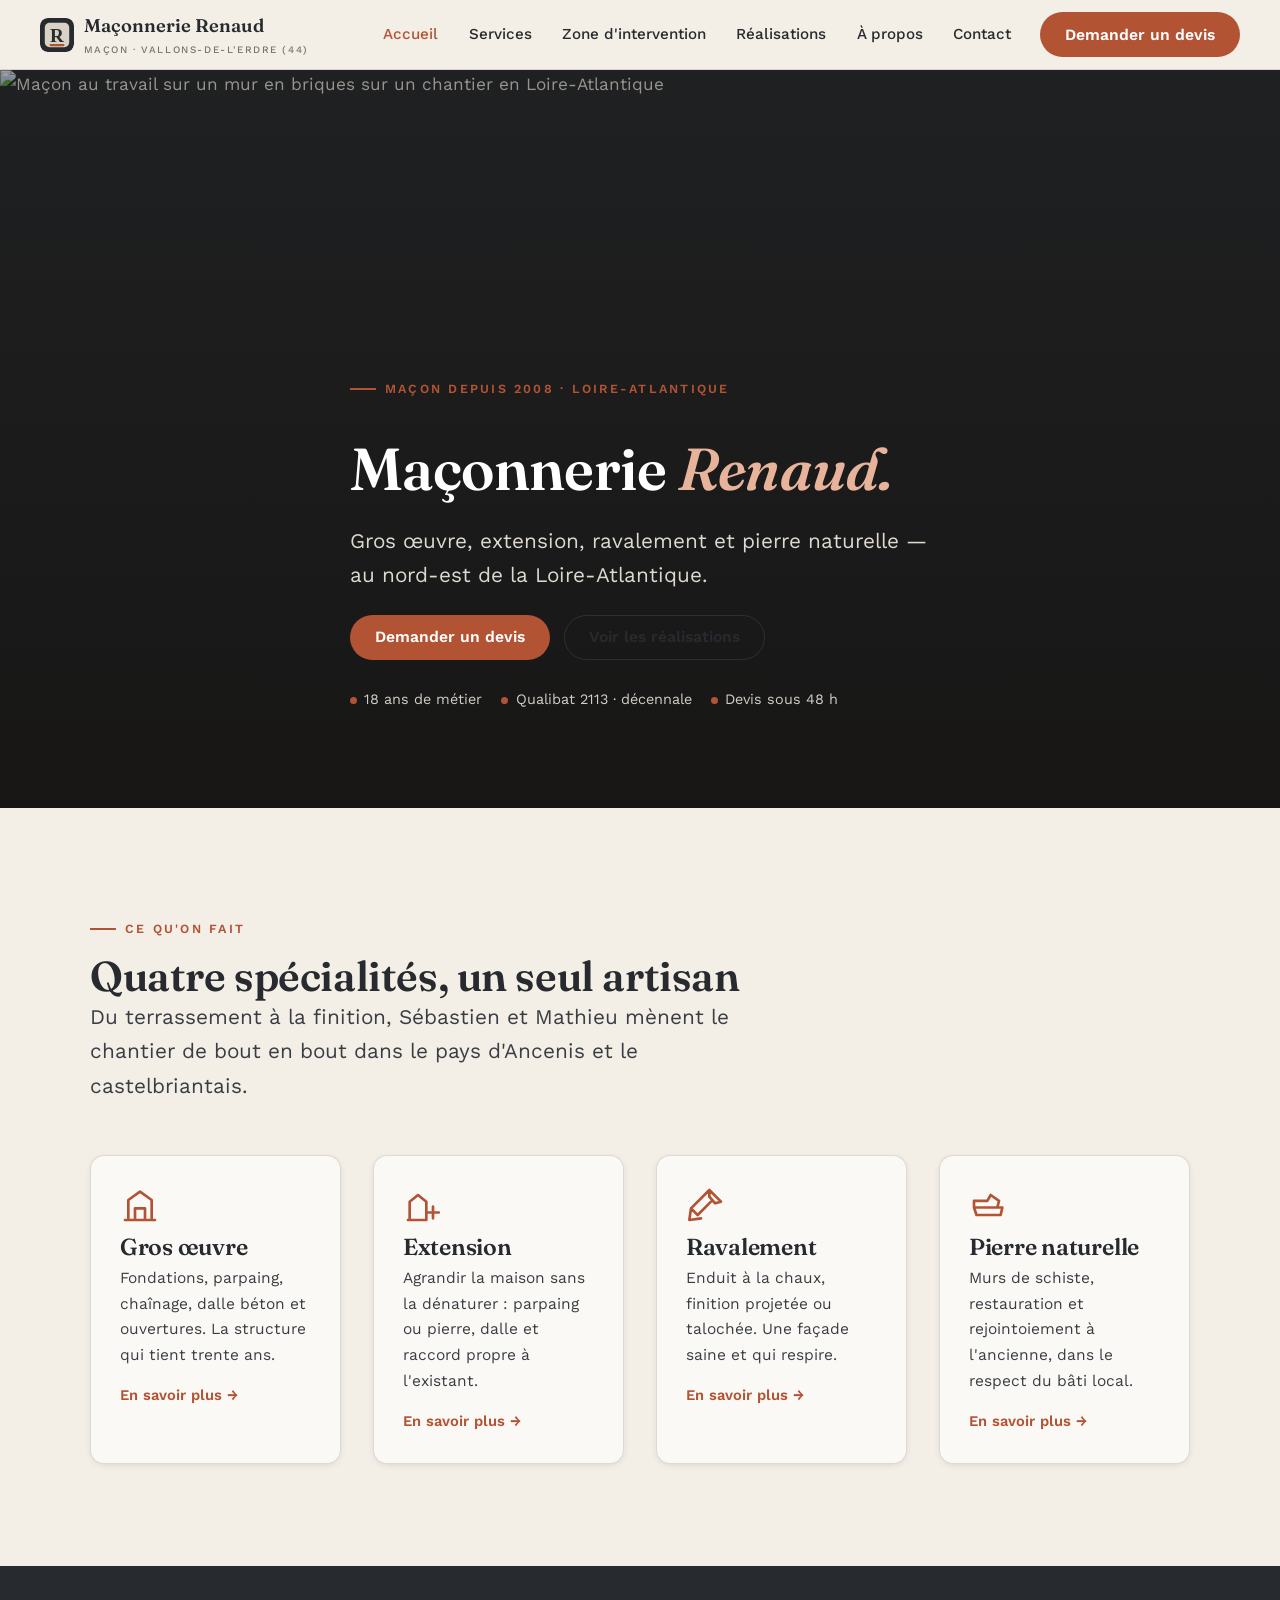
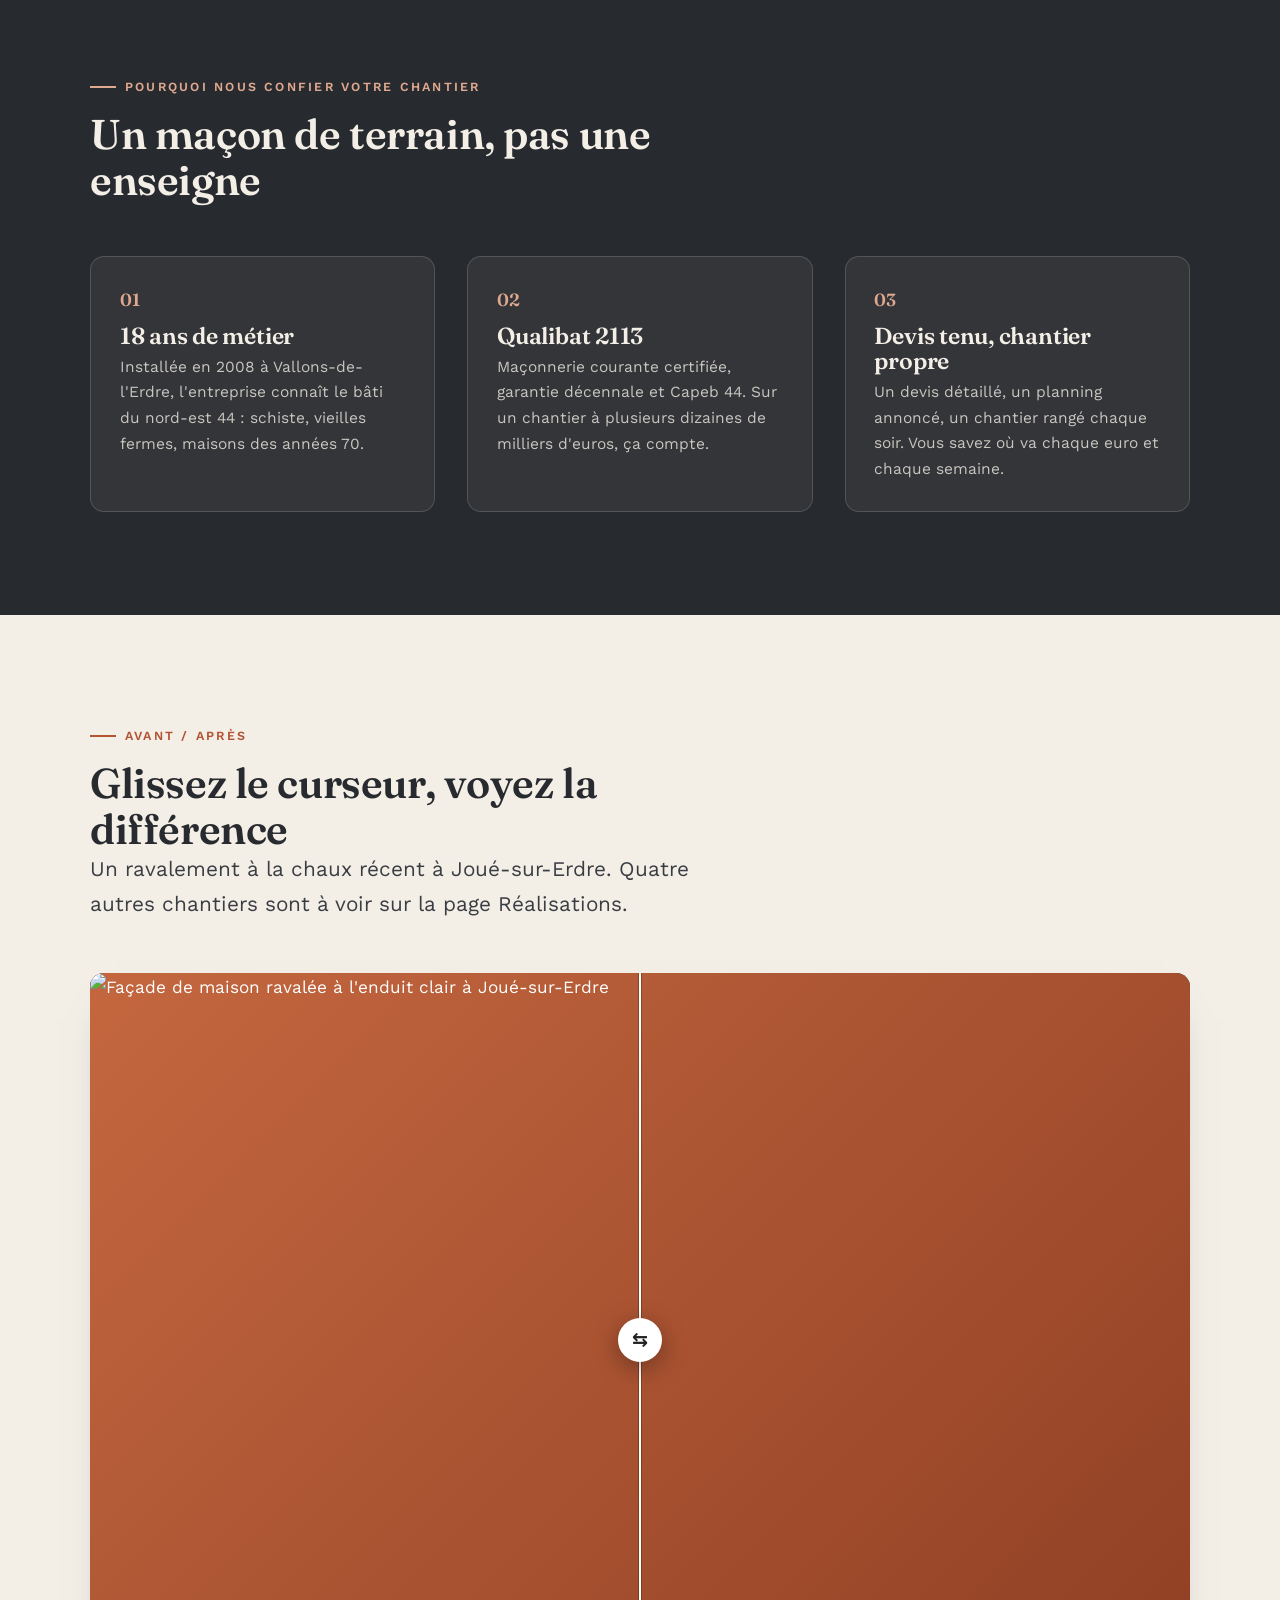
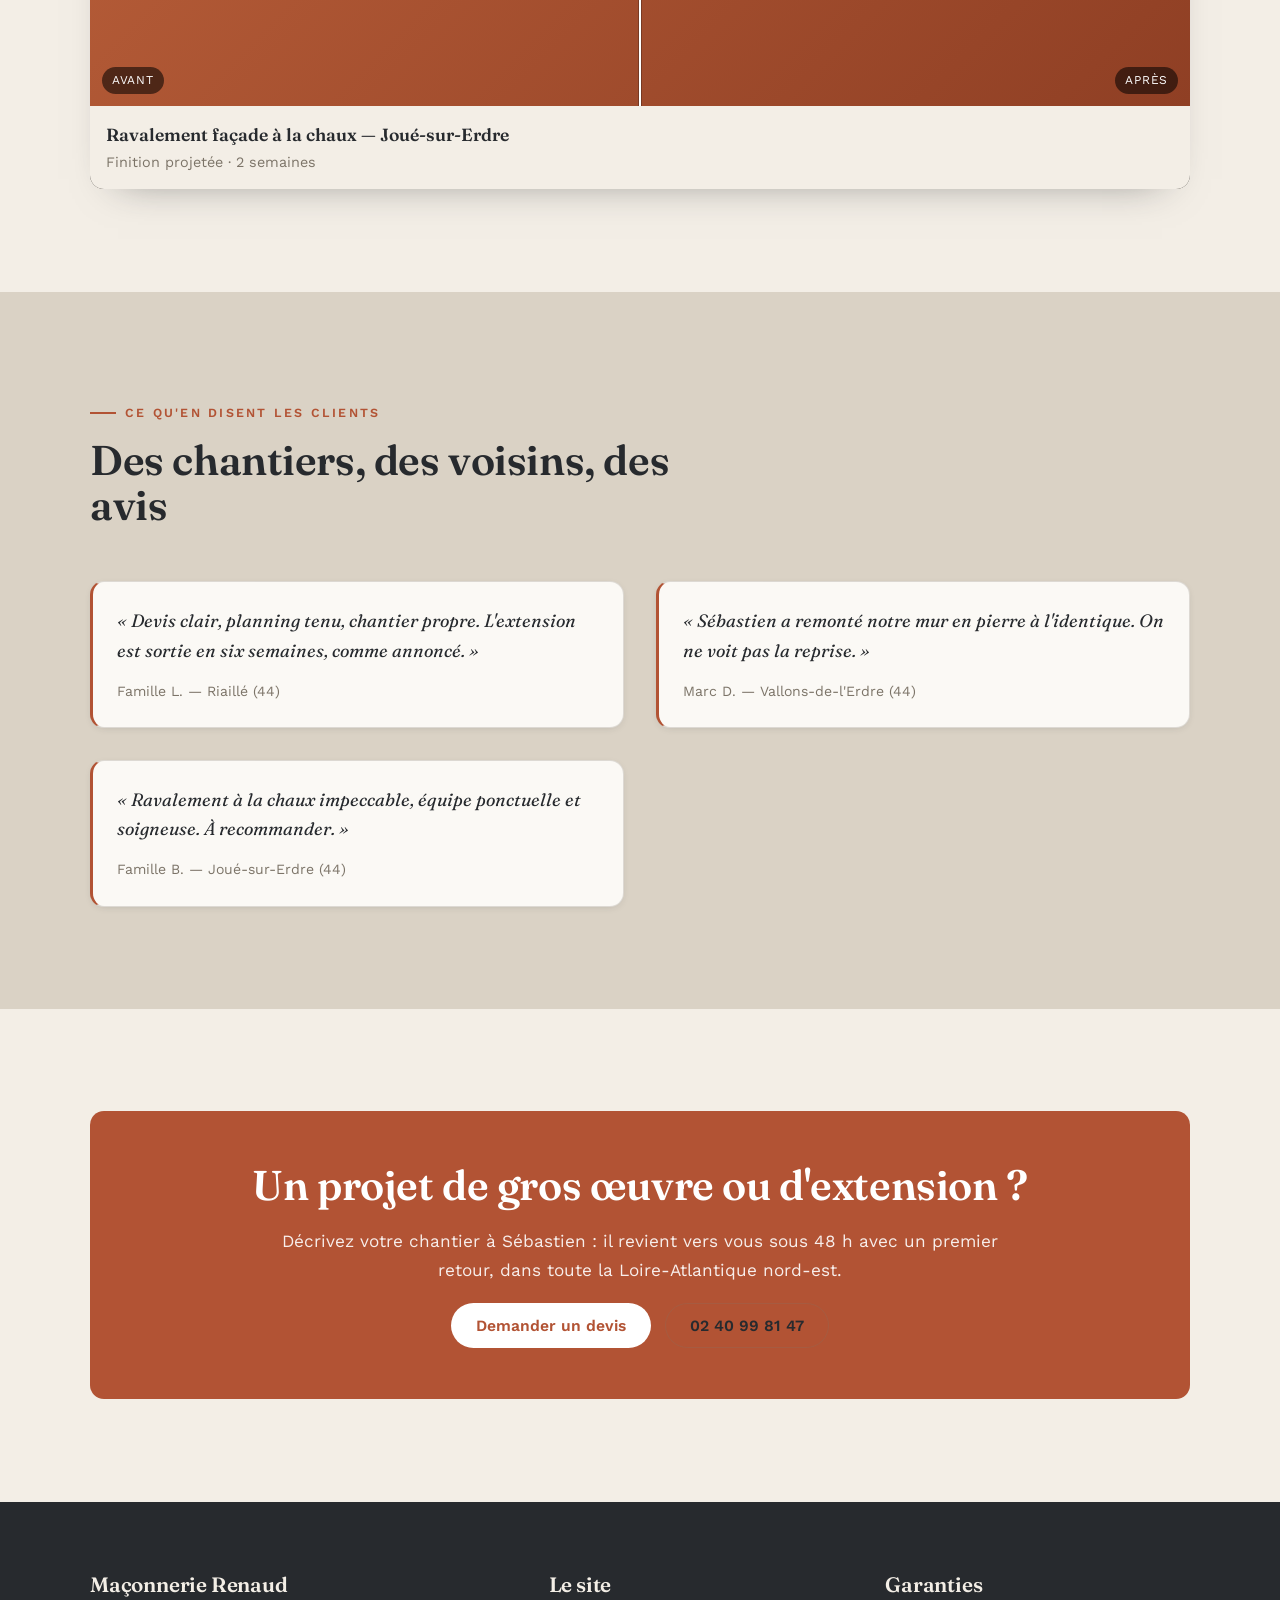
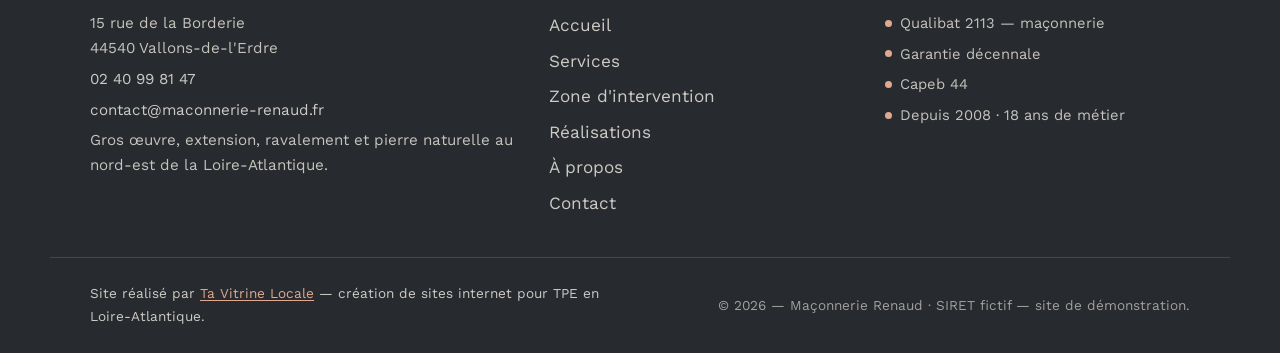
==== index.html @ 94cf47ad "Initial commit" ====
<!DOCTYPE html>
<html lang="fr">
<head>
  <meta charset="UTF-8">
  <meta name="viewport" content="width=device-width, initial-scale=1, viewport-fit=cover">
  <meta name="theme-color" content="#272a2e">
  <style>html,body{background:#f3eee6}</style>

  <title>Maçonnerie Renaud — Maçon à Vallons-de-l'Erdre (44)</title>
  <meta name="description" content="Maçon à Vallons-de-l'Erdre (44) depuis 2008 : gros œuvre, extension, ravalement et pierre naturelle au nord-est de la Loire-Atlantique. Devis sous 48 h.">
  <link rel="canonical" href="https://macon.tavitrinelocale.fr/">
  <meta name="robots" content="noindex, follow" />

  <meta property="og:type" content="website">
  <meta property="og:title" content="Maçonnerie Renaud — Maçon à Vallons-de-l'Erdre (44)">
  <meta property="og:description" content="Gros œuvre, extension, ravalement et pierre naturelle au nord-est de la Loire-Atlantique. Artisan maçon depuis 2008.">
  <meta property="og:url" content="https://macon.tavitrinelocale.fr/">
  <meta property="og:locale" content="fr_FR">
  <meta property="og:site_name" content="Maçonnerie Renaud">
  <meta property="og:image" content="https://images.unsplash.com/photo-1704005446393-0262b4cb6877?w=1600&h=900&fit=crop&q=80&auto=format">
  <meta property="og:image:width" content="1600">
  <meta property="og:image:height" content="900">
  <meta name="twitter:card" content="summary_large_image">
  <meta name="twitter:title" content="Maçonnerie Renaud — Maçon à Vallons-de-l'Erdre (44)">
  <meta name="twitter:description" content="Gros œuvre, extension, ravalement et pierre naturelle au nord-est de la Loire-Atlantique.">
  <meta name="twitter:image" content="https://images.unsplash.com/photo-1704005446393-0262b4cb6877?w=1600&h=900&fit=crop&q=80&auto=format">

  <link rel="icon" href="favicon.svg" type="image/svg+xml">
  <link rel="preconnect" href="https://fonts.googleapis.com">
  <link rel="preconnect" href="https://fonts.gstatic.com" crossorigin>
  <link href="https://fonts.googleapis.com/css2?family=Fraunces:ital,opsz,wght@0,9..144,400..700;1,9..144,400..600&family=Work+Sans:wght@300;400;500;600&display=swap" rel="stylesheet" media="print" onload="this.media='all'">
  <noscript><link href="https://fonts.googleapis.com/css2?family=Fraunces:ital,opsz,wght@0,9..144,400..700;1,9..144,400..600&family=Work+Sans:wght@300;400;500;600&display=swap" rel="stylesheet"></noscript>
  <link rel="stylesheet" href="style.css">

  <script type="application/ld+json">
  {
    "@context": "https://schema.org",
    "@type": "GeneralContractor",
    "@id": "https://macon.tavitrinelocale.fr/#business",
    "name": "Maçonnerie Renaud",
    "image": "https://images.unsplash.com/photo-1704005446393-0262b4cb6877?w=1600&h=900&fit=crop&q=80&auto=format",
    "url": "https://macon.tavitrinelocale.fr",
    "telephone": "+33240998147",
    "email": "contact@maconnerie-renaud.fr",
    "priceRange": "€€",
    "foundingDate": "2008",
    "founder": { "@type": "Person", "name": "Sébastien Renaud" },
    "address": {
      "@type": "PostalAddress",
      "streetAddress": "15 rue de la Borderie",
      "postalCode": "44540",
      "addressLocality": "Vallons-de-l'Erdre",
      "addressCountry": "FR"
    },
    "areaServed": [
      { "@type": "City", "name": "Vallons-de-l'Erdre" },
      { "@type": "City", "name": "Riaillé" },
      { "@type": "City", "name": "Joué-sur-Erdre" },
      { "@type": "City", "name": "Châteaubriant" }
    ],
    "openingHoursSpecification": [
      { "@type": "OpeningHoursSpecification", "dayOfWeek": ["Monday","Tuesday","Wednesday","Thursday","Friday"], "opens": "07:30", "closes": "18:00" },
      { "@type": "OpeningHoursSpecification", "dayOfWeek": "Saturday", "opens": "09:00", "closes": "12:00", "description": "Sur rendez-vous" }
    ]
  }
  </script>
  <script type="application/ld+json">
  {
    "@context": "https://schema.org",
    "@type": "WebSite",
    "name": "Maçonnerie Renaud",
    "url": "https://macon.tavitrinelocale.fr",
    "inLanguage": "fr-FR",
    "publisher": { "@id": "https://macon.tavitrinelocale.fr/#business" }
  }
  </script>
</head>
<body>
  <a class="skip-link" href="#main">Aller au contenu</a>

  <header class="site-header" role="banner">
    <a class="brand" href="index.html" aria-label="Maçonnerie Renaud — accueil">
      <svg class="brand__mark" viewBox="0 0 64 64" aria-hidden="true"><rect width="64" height="64" rx="14" fill="#272a2e"/><rect x="9" y="9" width="46" height="46" rx="9" fill="#dad2c5"/><text x="32" y="45" text-anchor="middle" font-family="Georgia, serif" font-size="36" font-weight="700" fill="#272a2e">R</text><rect x="18" y="49" width="28" height="4" rx="2" fill="#b25334"/></svg>
      <span>Maçonnerie Renaud<small>Maçon · Vallons-de-l'Erdre (44)</small></span>
    </a>
    <nav class="primary-nav" aria-label="Navigation principale">
      <ul>
        <li><a href="index.html" aria-current="page">Accueil</a></li>
        <li><a href="services.html">Services</a></li>
        <li><a href="zone-intervention.html">Zone d'intervention</a></li>
        <li><a href="realisations.html">Réalisations</a></li>
        <li><a href="a-propos.html">À propos</a></li>
        <li><a href="contact.html">Contact</a></li>
      </ul>
    </nav>
    <a class="btn btn--primary header-cta" href="contact.html">Demander un devis</a>
    <button class="burger" data-burger type="button" aria-label="Ouvrir le menu" aria-expanded="false" aria-controls="mobile-nav"><span></span><span></span><span></span></button>
  </header>
  <div class="nav-backdrop" data-nav-backdrop aria-hidden="true"></div>
  <nav class="mobile-nav" id="mobile-nav" data-mobile-nav aria-label="Navigation mobile">
    <a href="index.html" aria-current="page">Accueil</a>
    <a href="services.html">Services</a>
    <a href="zone-intervention.html">Zone d'intervention</a>
    <a href="realisations.html">Réalisations</a>
    <a href="a-propos.html">À propos</a>
    <a href="contact.html">Contact</a>
    <a class="btn btn--primary" href="contact.html">Demander un devis</a>
  </nav>

  <main id="main">
    <!-- ============================ HERO ============================ -->
    <section class="hero">
      <div class="hero__bg" aria-hidden="true">
        <img src="https://images.unsplash.com/photo-1704005446393-0262b4cb6877?w=1600&h=900&fit=crop&q=80&auto=format" alt="Maçon au travail sur un mur en briques sur un chantier en Loire-Atlantique" width="1600" height="900" fetchpriority="high" decoding="async">
      </div>
      <div class="container hero__inner">
        <p class="eyebrow">Maçon depuis 2008 · Loire-Atlantique</p>
        <h1>Maçonnerie <em>Renaud.</em></h1>
        <p class="lede">Gros œuvre, extension, ravalement et pierre naturelle — au nord-est de la Loire-Atlantique.</p>
        <div class="btn-row">
          <a class="btn btn--primary" href="contact.html">Demander un devis</a>
          <a class="btn btn--ghost" href="realisations.html">Voir les réalisations</a>
        </div>
        <ul class="hero__proof">
          <li>18 ans de métier</li>
          <li>Qualibat 2113 · décennale</li>
          <li>Devis sous 48 h</li>
        </ul>
      </div>
    </section>

    <!-- ======================= SPÉCIALITÉS ========================= -->
    <section class="section">
      <div class="container">
        <div class="section__head">
          <p class="eyebrow">Ce qu'on fait</p>
          <h2>Quatre spécialités, un seul artisan</h2>
          <p class="lede">Du terrassement à la finition, Sébastien et Mathieu mènent le chantier de bout en bout dans le pays d'Ancenis et le castelbriantais.</p>
        </div>
        <div class="grid specialites">
          <a class="card card--link" href="services.html#gros-oeuvre">
            <svg class="card__icon" viewBox="0 0 24 24" fill="none" stroke="currentColor" stroke-width="1.6" stroke-linecap="round" stroke-linejoin="round" aria-hidden="true"><path d="M3 21h18M5 21V9l7-5 7 5v12M9 21v-7h6v7"/></svg>
            <h3>Gros œuvre</h3>
            <p>Fondations, parpaing, chaînage, dalle béton et ouvertures. La structure qui tient trente ans.</p>
            <span class="card__more">En savoir plus →</span>
          </a>
          <a class="card card--link" href="services.html#extension">
            <svg class="card__icon" viewBox="0 0 24 24" fill="none" stroke="currentColor" stroke-width="1.6" stroke-linecap="round" stroke-linejoin="round" aria-hidden="true"><path d="M3 21h11M4 21V10l5-4 5 4v11"/><path d="M18 13v7M14.5 16.5h7"/></svg>
            <h3>Extension</h3>
            <p>Agrandir la maison sans la dénaturer : parpaing ou pierre, dalle et raccord propre à l'existant.</p>
            <span class="card__more">En savoir plus →</span>
          </a>
          <a class="card card--link" href="services.html#ravalement">
            <svg class="card__icon" viewBox="0 0 24 24" fill="none" stroke="currentColor" stroke-width="1.6" stroke-linecap="round" stroke-linejoin="round" aria-hidden="true"><path d="M14 3 3 14l4 4 8-8M14 3l7 7-3.5 1L14 7zM3 14l-1 7 7-1"/></svg>
            <h3>Ravalement</h3>
            <p>Enduit à la chaux, finition projetée ou talochée. Une façade saine et qui respire.</p>
            <span class="card__more">En savoir plus →</span>
          </a>
          <a class="card card--link" href="services.html#pierre-naturelle">
            <svg class="card__icon" viewBox="0 0 24 24" fill="none" stroke="currentColor" stroke-width="1.6" stroke-linecap="round" stroke-linejoin="round" aria-hidden="true"><path d="M3 9.5h8L13 6l5 3.5-1 4H3zM3 13.5h17l-1 4.5H4.5z"/></svg>
            <h3>Pierre naturelle</h3>
            <p>Murs de schiste, restauration et rejointoiement à l'ancienne, dans le respect du bâti local.</p>
            <span class="card__more">En savoir plus →</span>
          </a>
        </div>
      </div>
    </section>

    <!-- ======================== POURQUOI NOUS ====================== -->
    <section class="section section--dark">
      <div class="container">
        <div class="section__head">
          <p class="eyebrow">Pourquoi nous confier votre chantier</p>
          <h2>Un maçon de terrain, pas une enseigne</h2>
        </div>
        <div class="grid pourquoi">
          <article class="card">
            <span class="card__num">01</span>
            <h3>18 ans de métier</h3>
            <p>Installée en 2008 à Vallons-de-l'Erdre, l'entreprise connaît le bâti du nord-est 44 : schiste, vieilles fermes, maisons des années 70.</p>
          </article>
          <article class="card">
            <span class="card__num">02</span>
            <h3>Qualibat 2113</h3>
            <p>Maçonnerie courante certifiée, garantie décennale et Capeb 44. Sur un chantier à plusieurs dizaines de milliers d'euros, ça compte.</p>
          </article>
          <article class="card">
            <span class="card__num">03</span>
            <h3>Devis tenu, chantier propre</h3>
            <p>Un devis détaillé, un planning annoncé, un chantier rangé chaque soir. Vous savez où va chaque euro et chaque semaine.</p>
          </article>
        </div>
      </div>
    </section>

    <!-- ====================== DÉMO COMPARE ========================= -->
    <section class="section">
      <div class="container">
        <div class="section__head">
          <p class="eyebrow">Avant / après</p>
          <h2>Glissez le curseur, voyez la différence</h2>
          <p class="lede">Un ravalement à la chaux récent à Joué-sur-Erdre. Quatre autres chantiers sont à voir sur la page Réalisations.</p>
        </div>
        <figure class="compare" data-compare>
          <div class="compare__media">
            <img class="compare__layer compare__layer--after" src="https://images.unsplash.com/photo-1523217582562-09d0def993a6?w=1600&h=1067&fit=crop&q=80&auto=format" alt="Façade de maison ravalée à l'enduit clair à Joué-sur-Erdre" width="1600" height="1067" loading="lazy" decoding="async">
            <div class="compare__layer compare__layer--before" aria-hidden="true"></div>
            <button type="button" class="compare__handle" data-compare-handle aria-label="Glisser pour comparer avant / après" aria-valuemin="0" aria-valuemax="100" aria-valuenow="50" role="slider">
              <span class="compare__line" aria-hidden="true"></span>
              <span class="compare__knob" aria-hidden="true">⇆</span>
            </button>
            <span class="compare__tag compare__tag--before" aria-hidden="true">Avant</span>
            <span class="compare__tag compare__tag--after" aria-hidden="true">Après</span>
          </div>
          <figcaption class="compare__caption">
            <strong>Ravalement façade à la chaux — Joué-sur-Erdre</strong>
            <span>Finition projetée · 2 semaines</span>
          </figcaption>
        </figure>
      </div>
    </section>

    <!-- ======================== TÉMOIGNAGES ======================== -->
    <section class="section section--beton">
      <div class="container">
        <div class="section__head">
          <p class="eyebrow">Ce qu'en disent les clients</p>
          <h2>Des chantiers, des voisins, des avis</h2>
        </div>
        <div class="grid temoignages">
          <blockquote class="temoignage">
            <p>« Devis clair, planning tenu, chantier propre. L'extension est sortie en six semaines, comme annoncé. »</p>
            <footer>Famille L. — Riaillé (44)</footer>
          </blockquote>
          <blockquote class="temoignage">
            <p>« Sébastien a remonté notre mur en pierre à l'identique. On ne voit pas la reprise. »</p>
            <footer>Marc D. — Vallons-de-l'Erdre (44)</footer>
          </blockquote>
          <blockquote class="temoignage">
            <p>« Ravalement à la chaux impeccable, équipe ponctuelle et soigneuse. À recommander. »</p>
            <footer>Famille B. — Joué-sur-Erdre (44)</footer>
          </blockquote>
        </div>
      </div>
    </section>

    <!-- ============================ CTA ============================ -->
    <section class="section">
      <div class="container">
        <div class="cta-band">
          <h2>Un projet de gros œuvre ou d'extension ?</h2>
          <p>Décrivez votre chantier à Sébastien : il revient vers vous sous 48 h avec un premier retour, dans toute la Loire-Atlantique nord-est.</p>
          <div class="btn-row">
            <a class="btn btn--primary" href="contact.html">Demander un devis</a>
            <a class="btn btn--ghost" href="tel:+33240998147">02 40 99 81 47</a>
          </div>
        </div>
      </div>
    </section>
  </main>

  <footer class="site-footer" role="contentinfo">
    <div class="container footer-grid">
      <div class="footer-id">
        <h2>Maçonnerie Renaud</h2>
        <p>15 rue de la Borderie<br>44540 Vallons-de-l'Erdre</p>
        <p><a href="tel:+33240998147">02 40 99 81 47</a></p>
        <p><a href="mailto:contact@maconnerie-renaud.fr">contact@maconnerie-renaud.fr</a></p>
        <p>Gros œuvre, extension, ravalement et pierre naturelle au nord-est de la Loire-Atlantique.</p>
      </div>
      <nav class="footer-nav" aria-label="Plan du site">
        <h2>Le site</h2>
        <ul>
          <li><a href="index.html">Accueil</a></li>
          <li><a href="services.html">Services</a></li>
          <li><a href="zone-intervention.html">Zone d'intervention</a></li>
          <li><a href="realisations.html">Réalisations</a></li>
          <li><a href="a-propos.html">À propos</a></li>
          <li><a href="contact.html">Contact</a></li>
        </ul>
      </nav>
      <div class="footer-certifs">
        <h2>Garanties</h2>
        <ul>
          <li>Qualibat 2113 — maçonnerie</li>
          <li>Garantie décennale</li>
          <li>Capeb 44</li>
          <li>Depuis 2008 · 18 ans de métier</li>
        </ul>
      </div>
    </div>
    <div class="container footer-bottom">
      <p class="credit">Site réalisé par <a href="https://tavitrinelocale.fr" rel="noopener">Ta Vitrine Locale</a> — création de sites internet pour TPE en Loire-Atlantique.</p>
      <p class="copyright">© 2026 — Maçonnerie Renaud · SIRET fictif — site de démonstration.</p>
    </div>
  </footer>

  <script src="script.js" defer></script>
</body>
</html>
---- style.css ----
/* =====================================================================
   Maçonnerie Renaud — feuille de style unique
   Charte : ardoise / chaux / terre cuite / béton / pierre
   Polices : Fraunces (titres) + Work Sans (texte)
   Mobile-first. Aucun framework.
   ===================================================================== */

/* ------------------------------- Tokens ---------------------------- */
:root {
  --ardoise: #272a2e;     /* texte & sections sombres */
  --ardoise-2: #3a3e44;   /* nuance ardoise claire */
  --chaux: #f3eee6;       /* fond général */
  --chaux-2: #fbf9f5;     /* surfaces / cartes claires */
  --terre: #b25334;       /* accent : CTA, liens, chiffres */
  --terre-dark: #964127;  /* hover accent */
  --beton: #dad2c5;       /* surfaces secondaires */
  --pierre: #7c7468;      /* texte secondaire, bordures */
  --pierre-line: rgba(124, 116, 104, 0.24);

  --font-titre: 'Fraunces', Georgia, 'Times New Roman', serif;
  --font-texte: 'Work Sans', system-ui, -apple-system, Segoe UI, Roboto, sans-serif;

  --radius: 14px;
  --radius-sm: 10px;
  --shadow-sm: 0 2px 8px -4px rgba(39, 42, 46, 0.25);
  --shadow-md: 0 18px 40px -28px rgba(39, 42, 46, 0.55);
  --shadow-lg: 0 30px 70px -40px rgba(39, 42, 46, 0.6);

  --container: 1180px;
  --gap: clamp(1rem, 3vw, 2rem);
  --section-y: clamp(3.5rem, 8vw, 6.5rem);
  --ease: cubic-bezier(0.16, 1, 0.3, 1);
}

/* ------------------------------- Reset ----------------------------- */
*, *::before, *::after { box-sizing: border-box; }
* { margin: 0; }
html { -webkit-text-size-adjust: 100%; scroll-behavior: smooth; }
body {
  font-family: var(--font-texte);
  font-weight: 400;
  font-size: clamp(1rem, 0.96rem + 0.2vw, 1.075rem);
  line-height: 1.65;
  color: var(--ardoise);
  background: var(--chaux);
  -webkit-font-smoothing: antialiased;
  text-rendering: optimizeLegibility;
  overflow-x: hidden;
}
img, svg { display: block; max-width: 100%; }
a { color: var(--terre); text-decoration-thickness: 1px; text-underline-offset: 3px; }
a:hover { color: var(--terre-dark); }
ul { list-style: none; padding: 0; }
button { font: inherit; cursor: pointer; }
:focus-visible { outline: 3px solid var(--terre); outline-offset: 3px; border-radius: 4px; }

/* ---------------------------- Typographie -------------------------- */
h1, h2, h3, h4 {
  font-family: var(--font-titre);
  font-weight: 600;
  line-height: 1.1;
  letter-spacing: -0.01em;
  color: var(--ardoise);
}
h1 { font-size: clamp(2.1rem, 1.4rem + 3.4vw, 3.7rem); }
h2 { font-size: clamp(1.7rem, 1.2rem + 2.2vw, 2.6rem); }
h3 { font-size: clamp(1.2rem, 1.05rem + 0.7vw, 1.45rem); }
p { max-width: 68ch; }
.lede { font-size: clamp(1.1rem, 1rem + 0.6vw, 1.3rem); color: var(--ardoise-2); }
em { font-style: italic; color: var(--terre); }
strong { font-weight: 600; }

/* ---------------------------- Utilitaires -------------------------- */
.container { width: 100%; max-width: var(--container); margin-inline: auto; padding-inline: clamp(1.1rem, 4vw, 2.5rem); }
.section { padding-block: var(--section-y); }
.section--dark { background: var(--ardoise); color: var(--chaux); }
.section--dark h1, .section--dark h2, .section--dark h3 { color: var(--chaux); }
.section--dark .lede { color: rgba(243, 238, 230, 0.82); }
.section--beton { background: var(--beton); }
.eyebrow {
  display: inline-flex; align-items: center; gap: 0.55rem;
  font-size: 0.78rem; font-weight: 600; letter-spacing: 0.18em; text-transform: uppercase;
  color: var(--terre); margin-bottom: 0.9rem;
}
.eyebrow::before { content: ""; width: 26px; height: 2px; background: var(--terre); }
.section--dark .eyebrow { color: #e0a98f; }
.section--dark .eyebrow::before { background: #e0a98f; }
.section__head { max-width: 60ch; margin-bottom: clamp(2rem, 5vw, 3.25rem); }
.skip-link {
  position: absolute; left: 1rem; top: -100px; z-index: 200;
  background: var(--ardoise); color: var(--chaux); padding: 0.7rem 1.1rem; border-radius: var(--radius-sm);
  transition: top 0.2s ease;
}
.skip-link:focus { top: 1rem; color: var(--chaux); }
.visually-hidden {
  position: absolute !important; width: 1px; height: 1px; padding: 0; margin: -1px;
  overflow: hidden; clip: rect(0 0 0 0); white-space: nowrap; border: 0;
}

/* ----------------------------- Boutons ----------------------------- */
.btn {
  display: inline-flex; align-items: center; justify-content: center; gap: 0.5rem;
  padding: 0.85rem 1.5rem; border-radius: 999px; border: 1.5px solid transparent;
  font-weight: 600; font-size: 0.98rem; text-decoration: none; line-height: 1;
  transition: transform 0.25s var(--ease), background 0.2s ease, color 0.2s ease, border-color 0.2s ease;
}
.btn:hover { transform: translateY(-2px); }
.btn--primary { background: var(--terre); color: #fff; }
.btn--primary:hover { background: var(--terre-dark); color: #fff; }
.btn--ghost { background: transparent; color: var(--ardoise); border-color: var(--pierre-line); }
.btn--ghost:hover { border-color: var(--ardoise); color: var(--ardoise); }
.section--dark .btn--ghost { color: var(--chaux); border-color: rgba(243, 238, 230, 0.35); }
.section--dark .btn--ghost:hover { border-color: var(--chaux); color: var(--chaux); }
.btn-row { display: flex; flex-wrap: wrap; gap: 0.85rem; }

/* ------------------------------ Header ----------------------------- */
.site-header {
  position: sticky; top: 0; z-index: 100;
  display: flex; align-items: center; gap: 1rem;
  padding: 0.7rem clamp(1.1rem, 4vw, 2.5rem);
  background: rgba(243, 238, 230, 0.9);
  backdrop-filter: blur(10px); -webkit-backdrop-filter: blur(10px);
  border-bottom: 1px solid var(--pierre-line);
}
.brand { display: inline-flex; align-items: center; gap: 0.6rem; text-decoration: none; color: var(--ardoise); font-family: var(--font-titre); font-weight: 600; font-size: 1.15rem; }
.brand:hover { color: var(--ardoise); }
.brand__mark { width: 34px; height: 34px; flex: none; border-radius: 8px; }
.brand span small { display: block; font-family: var(--font-texte); font-size: 0.62rem; font-weight: 500; letter-spacing: 0.16em; text-transform: uppercase; color: var(--pierre); }
.primary-nav { display: none; margin-left: auto; }
.primary-nav ul { display: flex; gap: 0.3rem; }
.primary-nav a {
  display: inline-block; padding: 0.5rem 0.8rem; border-radius: 999px;
  color: var(--ardoise); text-decoration: none; font-weight: 500; font-size: 0.95rem;
  transition: background 0.2s ease, color 0.2s ease;
}
.primary-nav a:hover { background: rgba(124, 116, 104, 0.12); color: var(--ardoise); }
.primary-nav a[aria-current="page"] { color: var(--terre); }
.header-cta { display: none; }
.burger {
  margin-left: auto; width: 46px; height: 46px; border: 1px solid var(--pierre-line);
  background: var(--chaux-2); border-radius: 10px; display: inline-flex; flex-direction: column;
  align-items: center; justify-content: center; gap: 5px;
}
.burger span { width: 20px; height: 2px; background: var(--ardoise); border-radius: 2px; transition: transform 0.25s ease, opacity 0.2s ease; }
.burger[aria-expanded="true"] span:nth-child(1) { transform: translateY(7px) rotate(45deg); }
.burger[aria-expanded="true"] span:nth-child(2) { opacity: 0; }
.burger[aria-expanded="true"] span:nth-child(3) { transform: translateY(-7px) rotate(-45deg); }

/* Menu mobile */
.mobile-nav {
  position: fixed; inset: 0 0 0 auto; width: min(82vw, 340px); z-index: 110;
  background: var(--ardoise); color: var(--chaux); padding: 5rem 1.6rem 2rem;
  display: flex; flex-direction: column; gap: 0.3rem;
  transform: translateX(100%); visibility: hidden;
  transition: transform 0.32s var(--ease), visibility 0s linear 0.32s;
  box-shadow: var(--shadow-lg);
}
.mobile-nav[data-open] { transform: translateX(0); visibility: visible; transition: transform 0.32s var(--ease), visibility 0s; }
.mobile-nav a { color: var(--chaux); text-decoration: none; font-family: var(--font-titre); font-size: 1.4rem; padding: 0.55rem 0; border-bottom: 1px solid rgba(243, 238, 230, 0.12); }
.mobile-nav a[aria-current="page"] { color: #e0a98f; }
.mobile-nav .btn { margin-top: 1.2rem; }
.nav-backdrop { position: fixed; inset: 0; z-index: 105; background: rgba(20, 18, 16, 0.5); opacity: 0; pointer-events: none; transition: opacity 0.3s ease; }
.nav-backdrop[data-open] { opacity: 1; pointer-events: auto; }

/* ------------------------------- Hero ------------------------------ */
.hero {
  position: relative; isolation: isolate; color: var(--chaux);
  display: grid; align-items: end; min-height: clamp(520px, 82vh, 760px);
  padding-block: clamp(3rem, 9vw, 6rem);
  background: var(--ardoise);
  overflow: hidden;
}
.hero__bg { position: absolute; inset: 0; z-index: 0; }
.hero__bg svg { width: 100%; height: 100%; }
.hero::after {
  content: ""; position: absolute; inset: 0; z-index: 1; pointer-events: none;
  background: linear-gradient(180deg, rgba(20, 18, 16, 0.4) 0%, rgba(20, 18, 16, 0.82) 100%);
}
.hero__inner { position: relative; z-index: 2; display: grid; gap: 1.4rem; max-width: 56ch; }
.hero h1 { color: #fff; }
.hero h1 em { color: #e7b49b; }
.hero .lede { color: rgba(243, 238, 230, 0.9); }
.hero__proof { display: flex; flex-wrap: wrap; gap: 0.5rem 1.2rem; margin-top: 0.4rem; font-size: 0.9rem; color: rgba(243, 238, 230, 0.85); }
.hero__proof li { display: inline-flex; align-items: center; gap: 0.45rem; }
.hero__proof li::before { content: ""; width: 7px; height: 7px; border-radius: 50%; background: var(--terre); }

/* --------------------------- Grilles / cartes ---------------------- */
.grid { display: grid; gap: var(--gap); }
.card {
  background: var(--chaux-2); border: 1px solid var(--pierre-line); border-radius: var(--radius);
  padding: clamp(1.3rem, 3vw, 1.8rem); box-shadow: var(--shadow-sm);
  transition: transform 0.3s var(--ease), box-shadow 0.3s ease;
}
.card--link { text-decoration: none; color: inherit; display: block; }
.card--link:hover { transform: translateY(-4px); box-shadow: var(--shadow-md); color: inherit; }
.card__num { font-family: var(--font-titre); font-size: 1.1rem; color: var(--terre); font-weight: 600; }
.card h3 { margin: 0.5rem 0 0.4rem; }
.card p { color: var(--ardoise-2); font-size: 0.97rem; }
.card__more { display: inline-flex; align-items: center; gap: 0.4rem; margin-top: 0.9rem; font-weight: 600; font-size: 0.92rem; color: var(--terre); }
.card__icon { width: 40px; height: 40px; color: var(--terre); margin-bottom: 0.6rem; }

.specialites { grid-template-columns: 1fr; }
.pourquoi { grid-template-columns: 1fr; }
.pourquoi .card { background: rgba(243, 238, 230, 0.06); border-color: rgba(243, 238, 230, 0.16); box-shadow: none; }
.pourquoi .card h3 { color: var(--chaux); }
.pourquoi .card p { color: rgba(243, 238, 230, 0.78); }
.pourquoi .card__num { color: #e0a98f; }

/* --------------------------- Image placeholder --------------------- */
/* Remplacé en prompt3 par des <img> Unsplash 1600x1067 (ratio 3:2) */
.ph {
  position: relative; aspect-ratio: 3 / 2; border-radius: var(--radius); overflow: hidden;
  display: grid; place-items: center; color: rgba(243, 238, 230, 0.92);
  background: linear-gradient(135deg, var(--pierre), var(--ardoise));
  border: 1px solid var(--pierre-line);
}
.ph::after {
  content: ""; position: absolute; inset: 0; opacity: 0.5;
  background-image: linear-gradient(rgba(255,255,255,0.06) 2px, transparent 2px), linear-gradient(90deg, rgba(255,255,255,0.06) 2px, transparent 2px);
  background-size: 48px 26px;
}
.ph__label { position: relative; z-index: 1; font-family: var(--font-titre); font-size: 1.05rem; text-align: center; padding: 0 1rem; }
.ph__icon { position: relative; z-index: 1; width: 46px; height: 46px; opacity: 0.85; margin-bottom: 0.5rem; }
.ph--terre { background: linear-gradient(135deg, #c4673f, var(--terre-dark)); }
.ph--beton { background: linear-gradient(135deg, #cbb79a, var(--pierre)); color: var(--ardoise); }

/* Images réelles (remplacent les placeholders .ph) */
.hero__bg img { width: 100%; height: 100%; object-fit: cover; display: block; }
.service-block__img { width: 100%; aspect-ratio: 3 / 2; object-fit: cover; border-radius: var(--radius); display: block; box-shadow: var(--shadow-sm); }
.apropos-portrait { width: 100%; aspect-ratio: 4 / 5; object-fit: cover; border-radius: var(--radius); display: block; box-shadow: var(--shadow-md); }
.equipe-photo { width: 100%; aspect-ratio: 16 / 9; object-fit: cover; border-radius: var(--radius); display: block; margin-bottom: var(--gap); box-shadow: var(--shadow-sm); }
.zone-photo { width: 100%; aspect-ratio: 16 / 9; object-fit: cover; border-radius: var(--radius); display: block; margin-bottom: 2rem; box-shadow: var(--shadow-md); }

/* ----------------------- Compare slider (prompt1) ------------------ */
.compare { position: relative; margin: 0; border-radius: var(--radius); overflow: hidden; background: #1a1612; box-shadow: var(--shadow-md); }
.compare__media { position: relative; aspect-ratio: 3 / 2; overflow: hidden; touch-action: pan-y; user-select: none; -webkit-user-select: none; }
.compare__layer { position: absolute; inset: 0; width: 100%; height: 100%; object-fit: cover; display: block; }
.compare__layer--before { clip-path: inset(0 calc(100% - var(--split, 50%)) 0 0); }
/* habillage placeholder des calques (supprimé quand <img> réels) */
.compare__layer--after  { background: linear-gradient(135deg, #c4673f, #8f3f24); color: #fff; }
.compare__layer--before { color: #efe9df; }
.compare__ph { position: absolute; top: 50%; left: 50%; transform: translate(-50%, -50%); width: 90%; text-align: center; font-family: var(--font-titre); font-size: clamp(1rem, 2.5vw, 1.4rem); padding: 1rem; }
.compare__ph small { display: block; font-family: var(--font-texte); font-size: 0.8rem; letter-spacing: 0.12em; text-transform: uppercase; opacity: 0.85; margin-bottom: 0.3rem; }
.compare__handle { position: absolute; top: 0; left: var(--split, 50%); transform: translateX(-50%); height: 100%; width: 44px; background: transparent; border: 0; cursor: ew-resize; padding: 0; display: flex; align-items: center; justify-content: center; touch-action: none; z-index: 3; }
.compare__handle:focus-visible { outline: 3px solid #fff; outline-offset: 4px; }
.compare__line { position: absolute; top: 0; bottom: 0; left: 50%; width: 2px; background: #fff; transform: translateX(-50%); box-shadow: 0 0 0 1px rgba(0, 0, 0, 0.25); }
.compare__knob { position: relative; width: 44px; height: 44px; border-radius: 999px; background: #fff; color: #222; display: flex; align-items: center; justify-content: center; font-weight: 700; font-size: 1.2rem; box-shadow: 0 6px 24px rgba(0, 0, 0, 0.35); }
.compare__tag { position: absolute; bottom: 12px; padding: 4px 10px; font-size: 12px; letter-spacing: 0.06em; text-transform: uppercase; background: rgba(0, 0, 0, 0.55); color: #fff; border-radius: 999px; z-index: 2; }
.compare__tag--before { left: 12px; }
.compare__tag--after { right: 12px; }
.compare__caption { display: flex; flex-direction: column; gap: 2px; padding: 14px 16px; background: var(--chaux); color: var(--ardoise); }
.compare__caption strong { font-family: var(--font-titre); font-size: 1.1rem; font-weight: 600; }
.compare__caption span { color: var(--pierre); font-size: 0.9rem; }

.realisations-list { display: grid; gap: clamp(2.5rem, 6vw, 4rem); }
.realisation { display: grid; gap: 1.25rem; scroll-margin-top: 90px; }
.realisation__intro h2 { margin-bottom: 0.4rem; }
.realisation__intro p { color: var(--ardoise-2); }

/* ------------------------------ Médias ----------------------------- */
.media-figure { margin: 0; }
.media-figure figcaption { color: var(--pierre); font-size: 0.88rem; margin-top: 0.5rem; }

/* --------------------------- Témoignages --------------------------- */
.temoignages { grid-template-columns: 1fr; }
.temoignage { background: var(--chaux-2); border: 1px solid var(--pierre-line); border-left: 3px solid var(--terre); border-radius: var(--radius); padding: 1.5rem; box-shadow: var(--shadow-sm); }
.temoignage p { font-family: var(--font-titre); font-size: 1.12rem; font-style: italic; color: var(--ardoise); }
.temoignage footer { margin-top: 0.9rem; font-size: 0.88rem; color: var(--pierre); font-style: normal; }

/* ----------------------------- Services ---------------------------- */
.service-block { display: grid; gap: 1.5rem; padding-block: clamp(2rem, 5vw, 3rem); border-top: 1px solid var(--pierre-line); scroll-margin-top: 90px; }
.service-block:first-of-type { border-top: 0; }
.service-block h2 { margin-bottom: 0.3rem; }
.service-block__lead { color: var(--ardoise-2); }
.service-list { display: grid; gap: 0.5rem; margin-top: 0.5rem; }
.service-list li { display: flex; align-items: flex-start; gap: 0.6rem; }
.service-list li::before { content: ""; flex: none; width: 8px; height: 8px; margin-top: 0.55rem; background: var(--terre); border-radius: 2px; transform: rotate(45deg); }

/* --------------------------- Zone / carte -------------------------- */
.zone-map { background: var(--ardoise); border-radius: var(--radius); padding: clamp(1.2rem, 4vw, 2rem); }
.zone-map svg { width: 100%; height: auto; }
.zone-map__dot { fill: var(--terre); }
.zone-map__label { fill: var(--chaux); font-family: var(--font-texte); font-size: 13px; font-weight: 500; }
.zone-map__base { fill: none; stroke: rgba(243, 238, 230, 0.35); stroke-width: 1.5; }
.zone-map__zone { fill: rgba(178, 83, 52, 0.16); stroke: rgba(178, 83, 52, 0.55); stroke-width: 1.5; }
.villes { display: grid; gap: var(--gap); margin-top: 2.5rem; }
.ville { background: var(--chaux-2); border: 1px solid var(--pierre-line); border-radius: var(--radius); padding: 1.5rem; box-shadow: var(--shadow-sm); }
.ville h3 { color: var(--terre); }
.ville p { color: var(--ardoise-2); font-size: 0.97rem; margin-top: 0.4rem; }
.commune-list { display: flex; flex-wrap: wrap; gap: 0.6rem; margin-top: 1.5rem; }
.commune-list li { background: var(--beton); border-radius: 999px; padding: 0.4rem 1rem; font-size: 0.9rem; color: var(--ardoise); }

/* --------------------------- À propos ------------------------------ */
.apropos-lede p { margin-bottom: 1rem; }
.certifs { display: grid; gap: 1rem; margin-top: 1rem; }
.certif { display: flex; align-items: center; gap: 0.9rem; background: var(--chaux-2); border: 1px solid var(--pierre-line); border-radius: var(--radius-sm); padding: 1rem 1.2rem; }
.certif svg { width: 30px; height: 30px; color: var(--terre); flex: none; }
.certif strong { display: block; }
.certif span { font-size: 0.88rem; color: var(--pierre); }
.valeurs { display: grid; gap: 0.8rem; margin-top: 1rem; }
.valeurs li { display: flex; gap: 0.7rem; align-items: flex-start; }
.valeurs li::before { content: "—"; color: var(--terre); font-weight: 700; }
.equipe { display: grid; gap: var(--gap); }

/* ----------------------------- Contact ----------------------------- */
.contact-grid { display: grid; gap: clamp(2rem, 5vw, 3rem); }
.form { display: grid; gap: 1.1rem; background: var(--chaux-2); border: 1px solid var(--pierre-line); border-radius: var(--radius); padding: clamp(1.4rem, 4vw, 2rem); box-shadow: var(--shadow-sm); }
.field { display: grid; gap: 0.4rem; }
.field label { font-weight: 600; font-size: 0.92rem; }
.field .req { color: var(--terre); }
.field input, .field select, .field textarea {
  font: inherit; color: var(--ardoise); background: #fff;
  border: 1.5px solid var(--pierre-line); border-radius: var(--radius-sm); padding: 0.7rem 0.9rem; width: 100%;
}
.field input:focus, .field select:focus, .field textarea:focus { outline: none; border-color: var(--terre); box-shadow: 0 0 0 3px rgba(178, 83, 52, 0.18); }
.field textarea { min-height: 130px; resize: vertical; }
.field--grid { display: grid; gap: 1.1rem; }
.checkbox { display: flex; align-items: flex-start; gap: 0.6rem; }
.checkbox input { width: auto; margin-top: 0.25rem; }
.checkbox label { font-weight: 400; font-size: 0.9rem; color: var(--ardoise-2); }
.form__status { background: var(--ardoise); color: var(--chaux); border-radius: var(--radius); padding: 1.6rem; text-align: center; }
.form__status h3 { color: var(--chaux); }
.form__status svg { width: 44px; height: 44px; color: #e0a98f; margin: 0 auto 0.8rem; }
.contact-info { display: grid; gap: 1.2rem; align-content: start; }
.info-card { background: var(--chaux-2); border: 1px solid var(--pierre-line); border-radius: var(--radius); padding: 1.4rem; }
.info-card h3 { margin-bottom: 0.6rem; }
.info-card a { font-weight: 600; }
.info-line { display: flex; gap: 0.6rem; align-items: center; margin-bottom: 0.35rem; }
.info-line svg { width: 20px; height: 20px; color: var(--terre); flex: none; }
.hours { display: grid; gap: 0.3rem; }
.hours div { display: flex; justify-content: space-between; gap: 1rem; border-bottom: 1px dashed var(--pierre-line); padding-block: 0.35rem; }
.mentions { margin-top: 2.5rem; padding-top: 2rem; border-top: 1px solid var(--pierre-line); }
.mentions h2 { font-size: 1.4rem; }
.mentions p { color: var(--pierre); font-size: 0.92rem; margin-bottom: 0.7rem; }

/* ------------------------------ CTA band --------------------------- */
.cta-band { background: var(--terre); color: #fff; border-radius: var(--radius); padding: clamp(2rem, 6vw, 3.2rem); text-align: center; display: grid; gap: 1.2rem; justify-items: center; }
.cta-band h2 { color: #fff; }
.cta-band p { color: rgba(255, 255, 255, 0.9); margin-inline: auto; }
.cta-band .btn--primary { background: #fff; color: var(--terre); }
.cta-band .btn--primary:hover { background: var(--ardoise); color: #fff; }

/* ------------------------------ Footer ----------------------------- */
.site-footer { background: var(--ardoise); color: rgba(243, 238, 230, 0.78); padding-block: clamp(3rem, 7vw, 4.5rem) 1.6rem; }
.footer-grid { display: grid; gap: 2rem; }
.site-footer h2 { color: var(--chaux); font-size: 1.3rem; margin-bottom: 0.9rem; }
.site-footer a { color: rgba(243, 238, 230, 0.82); text-decoration: none; }
.site-footer a:hover { color: #fff; }
.footer-id p { margin-bottom: 0.35rem; font-size: 0.95rem; }
.footer-nav ul { display: grid; gap: 0.45rem; }
.footer-certifs li { display: flex; align-items: center; gap: 0.5rem; margin-bottom: 0.4rem; font-size: 0.92rem; }
.footer-certifs li::before { content: ""; width: 7px; height: 7px; border-radius: 50%; background: #e0a98f; }
.footer-bottom { margin-top: 2.5rem; padding-top: 1.5rem; border-top: 1px solid rgba(243, 238, 230, 0.14); display: grid; gap: 0.6rem; font-size: 0.85rem; color: rgba(243, 238, 230, 0.6); }
.footer-bottom .credit { color: rgba(243, 238, 230, 0.82); }
.footer-bottom .credit a { color: #e0a98f; text-decoration: underline; text-underline-offset: 2px; }

/* --------------------------- Breakpoints --------------------------- */
@media (min-width: 600px) {
  .specialites { grid-template-columns: repeat(2, 1fr); }
  .temoignages { grid-template-columns: repeat(2, 1fr); }
  .field--grid { grid-template-columns: 1fr 1fr; }
  .villes { grid-template-columns: repeat(2, 1fr); }
}
@media (min-width: 880px) {
  .primary-nav { display: block; }
  .header-cta { display: inline-flex; }
  .burger { display: none; }
  .mobile-nav, .nav-backdrop { display: none; }
  .specialites { grid-template-columns: repeat(4, 1fr); }
  .pourquoi { grid-template-columns: repeat(3, 1fr); }
  .footer-grid { grid-template-columns: 1.4fr 1fr 1fr; }
  .footer-bottom { grid-template-columns: 1fr auto; align-items: center; }
  .footer-bottom .copyright { text-align: right; }
  .service-block { grid-template-columns: 1.1fr 0.9fr; align-items: center; }
  .service-block__media { order: 2; }
  .service-block:nth-child(even) .service-block__media { order: 0; }
  .contact-grid { grid-template-columns: 1.3fr 0.7fr; align-items: start; }
  .equipe { grid-template-columns: repeat(2, 1fr); }
  .apropos-grid { grid-template-columns: 1.3fr 0.7fr; gap: clamp(2rem, 5vw, 3.5rem); align-items: start; }
  .villes { grid-template-columns: repeat(3, 1fr); }
}
@media (min-width: 1024px) {
  .hero__inner { max-width: 60ch; }
}

/* ------------------------- Mouvement réduit ------------------------ */
@media (prefers-reduced-motion: reduce) {
  html { scroll-behavior: auto; }
  *, *::before, *::after { animation-duration: 0.001ms !important; transition-duration: 0.001ms !important; }
}
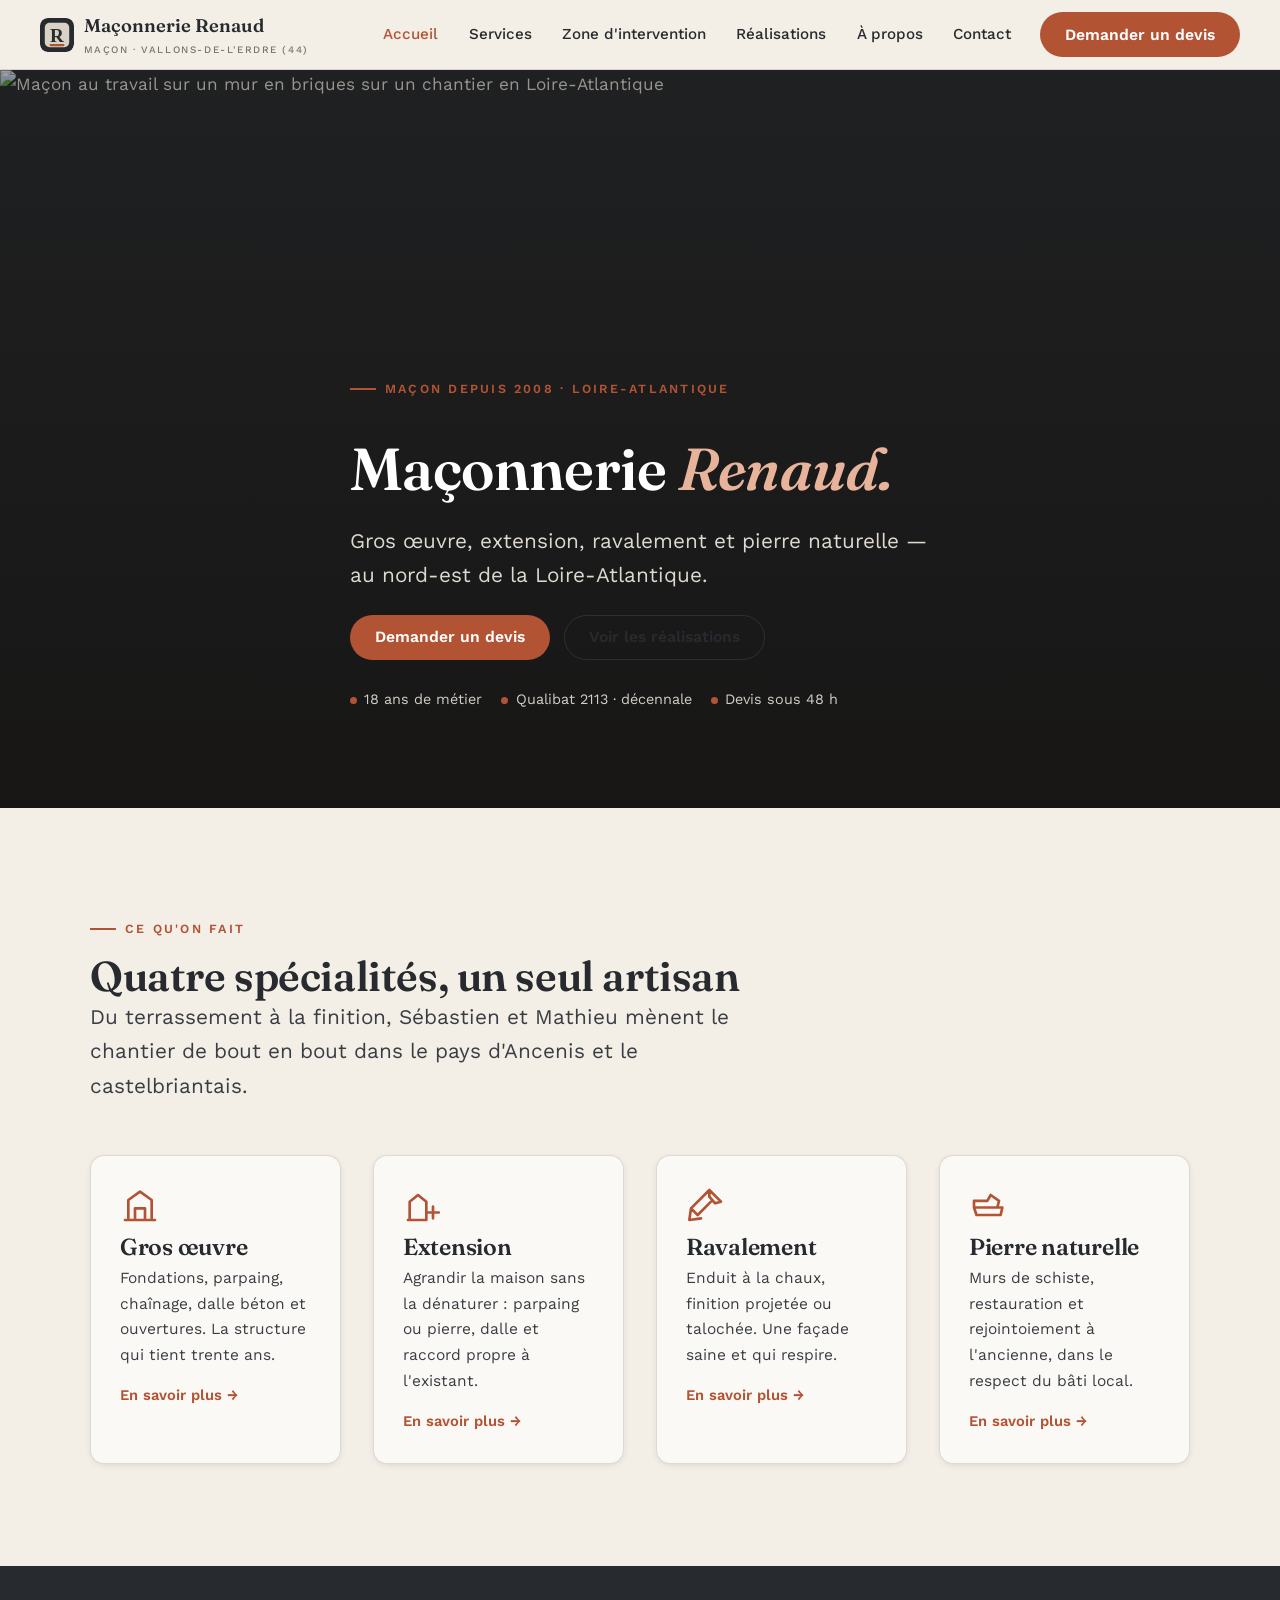
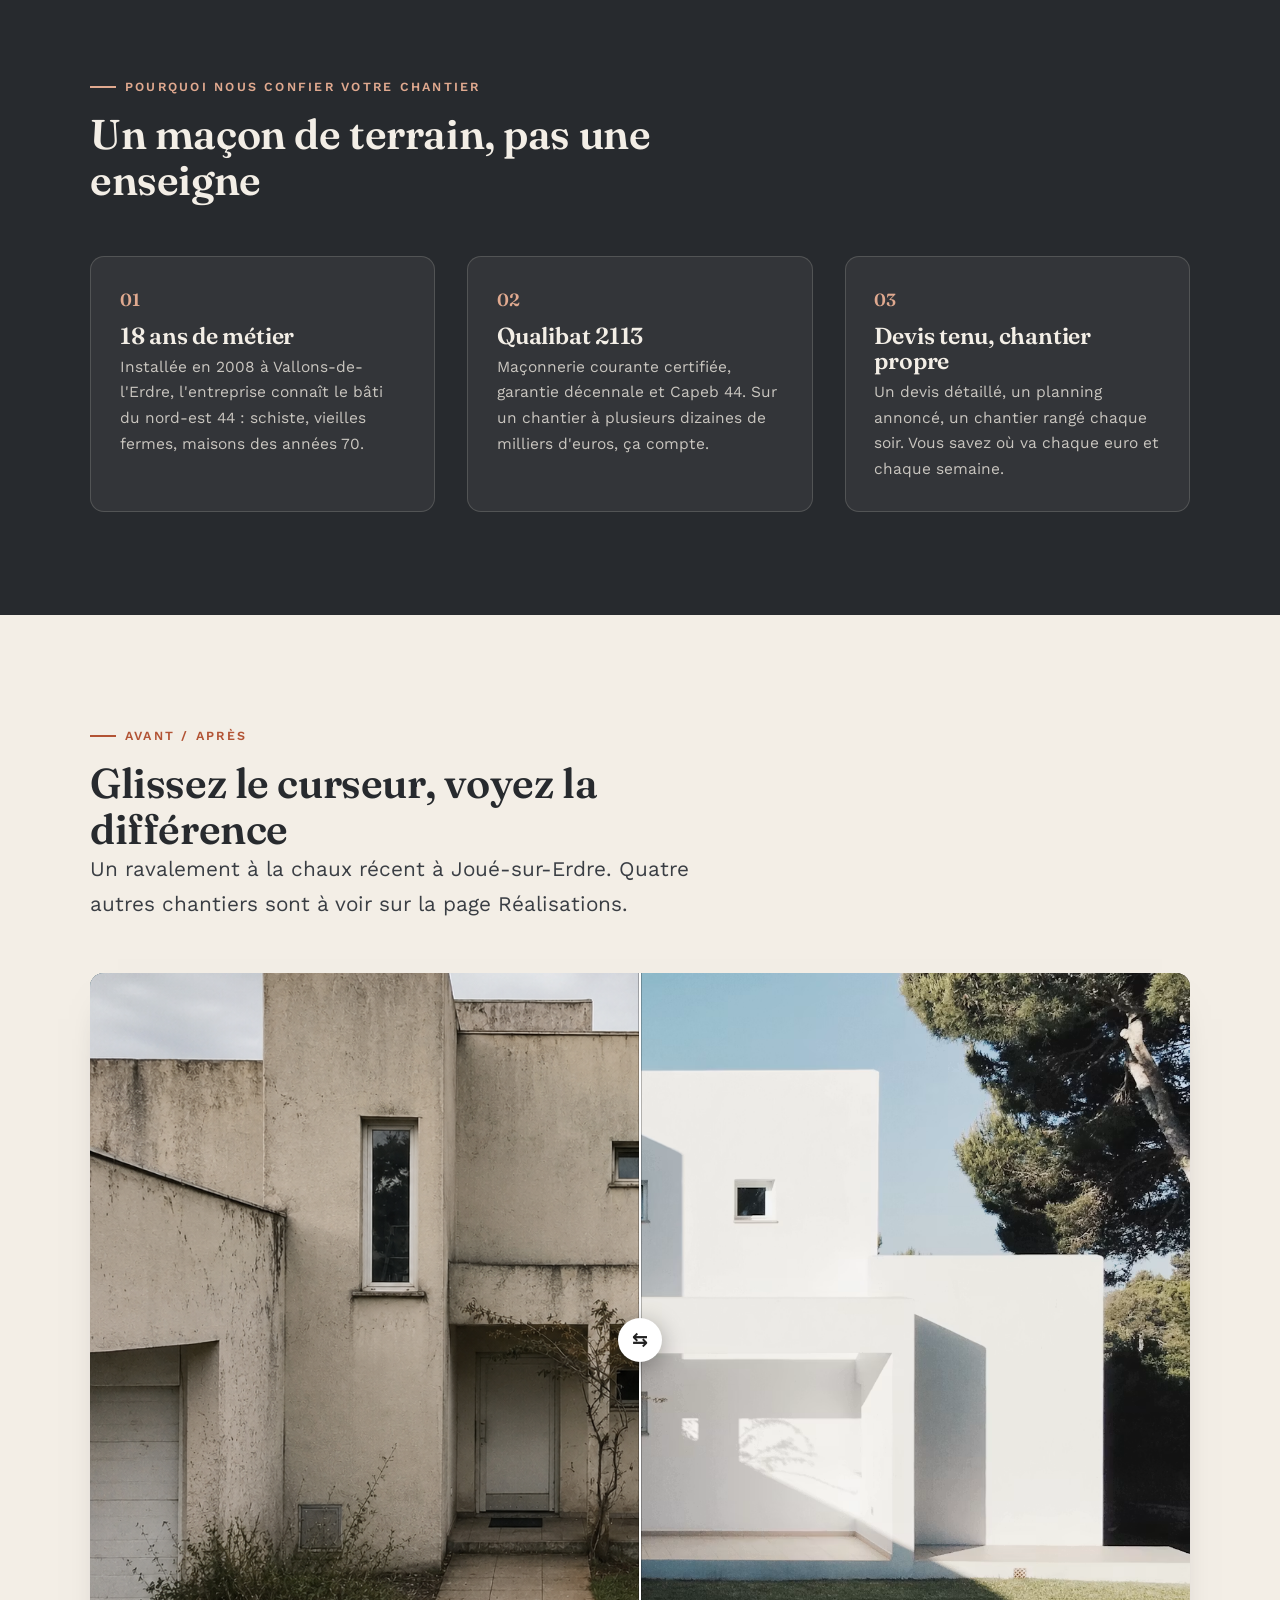
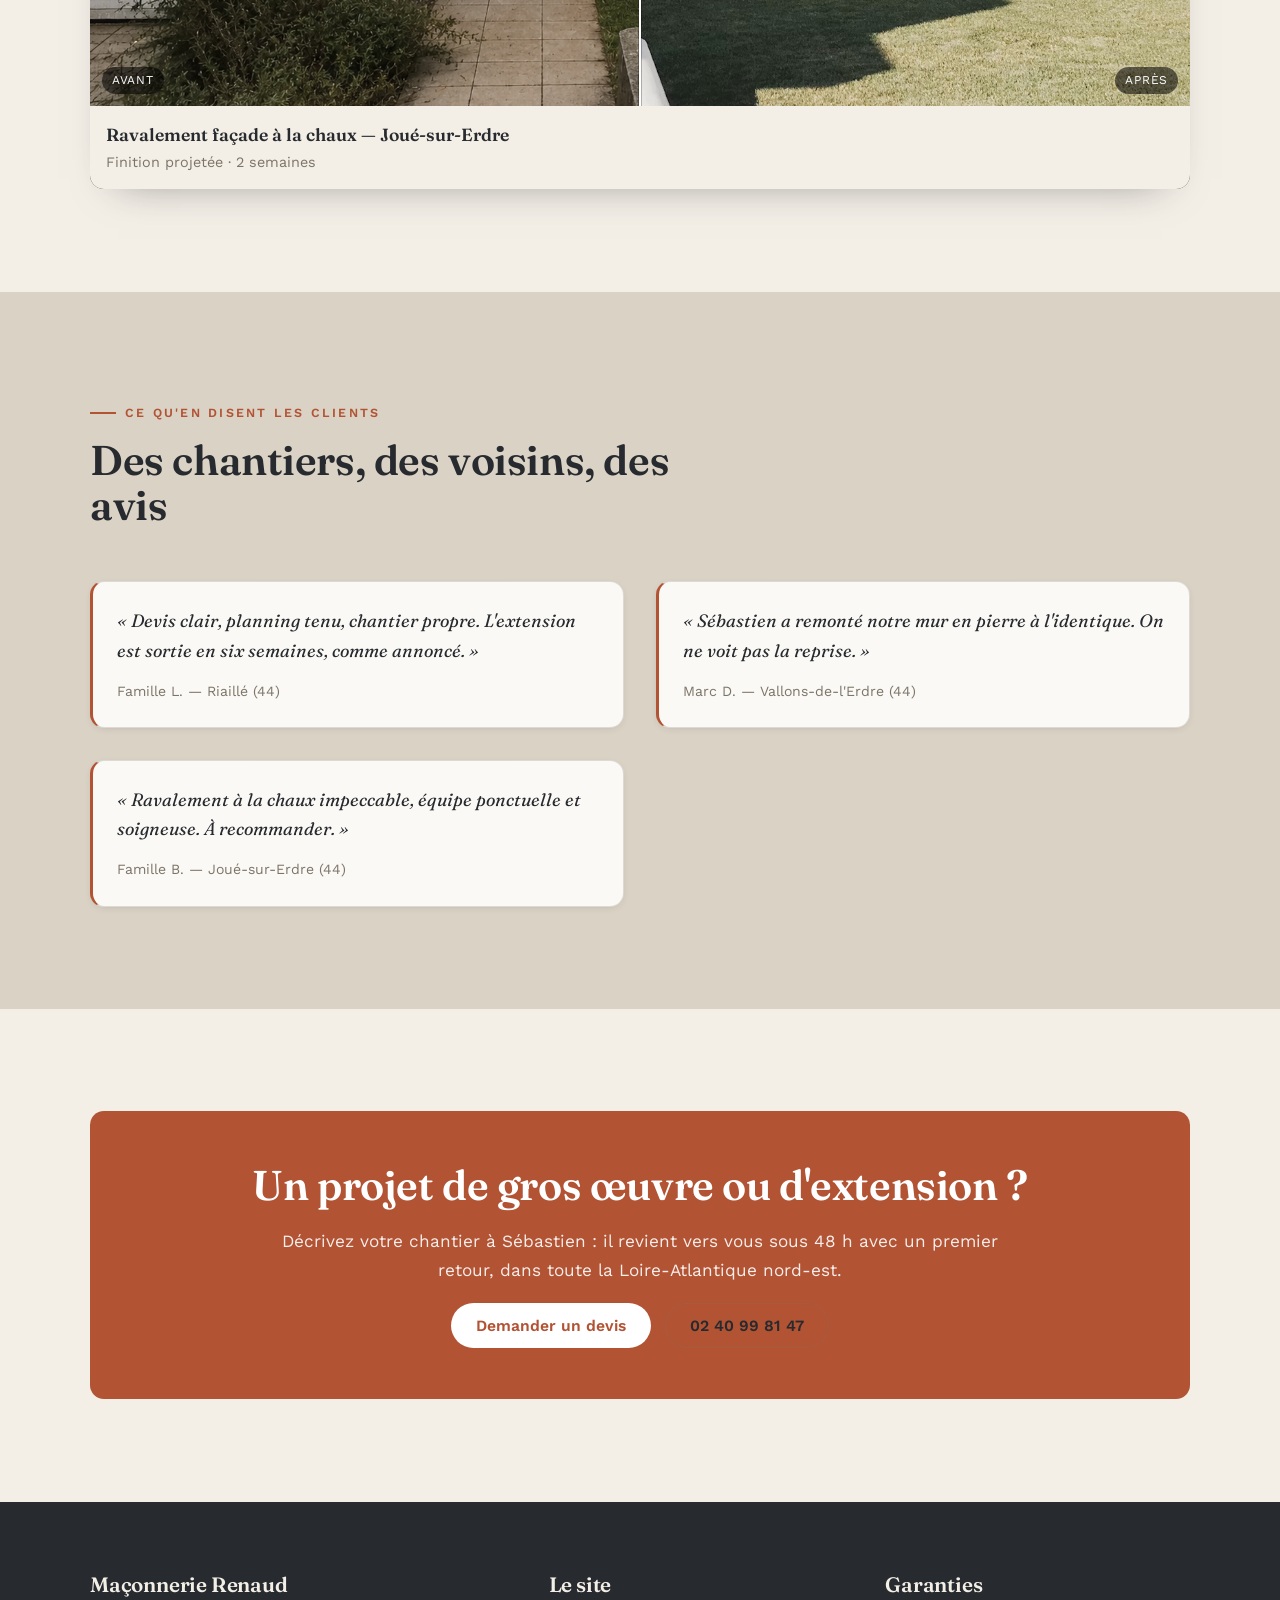
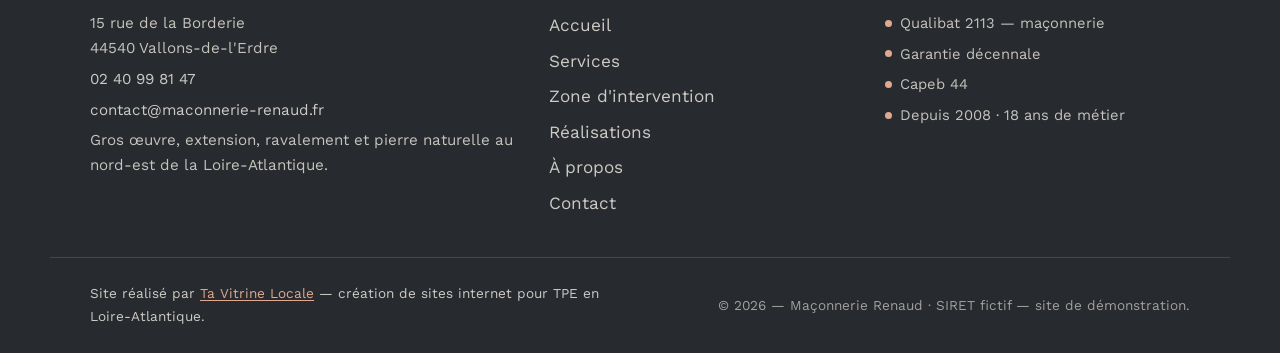
==== commit ef0ccd94: "fix: avant/après accueil - image locale" ====
--- a/index.html
+++ b/index.html
@@ -203,8 +203,8 @@
         </div>
         <figure class="compare" data-compare>
           <div class="compare__media">
-            <img class="compare__layer compare__layer--after" src="https://images.unsplash.com/photo-1523217582562-09d0def993a6?w=1600&h=1067&fit=crop&q=80&auto=format" alt="Façade de maison ravalée à l'enduit clair à Joué-sur-Erdre" width="1600" height="1067" loading="lazy" decoding="async">
-            <div class="compare__layer compare__layer--before" aria-hidden="true"></div>
+            <img class="compare__layer compare__layer--after" src="apres-1.avif" alt="Façade de maison ravalée à l'enduit clair à Joué-sur-Erdre" width="1600" height="1067" loading="lazy" decoding="async">
+            <img class="compare__layer compare__layer--before" src="avant-1.png" alt="Façade ancienne fatiguée et tachée avant ravalement à la chaux" width="1600" height="1067" loading="lazy" decoding="async">
             <button type="button" class="compare__handle" data-compare-handle aria-label="Glisser pour comparer avant / après" aria-valuemin="0" aria-valuemax="100" aria-valuenow="50" role="slider">
               <span class="compare__line" aria-hidden="true"></span>
               <span class="compare__knob" aria-hidden="true">⇆</span>
